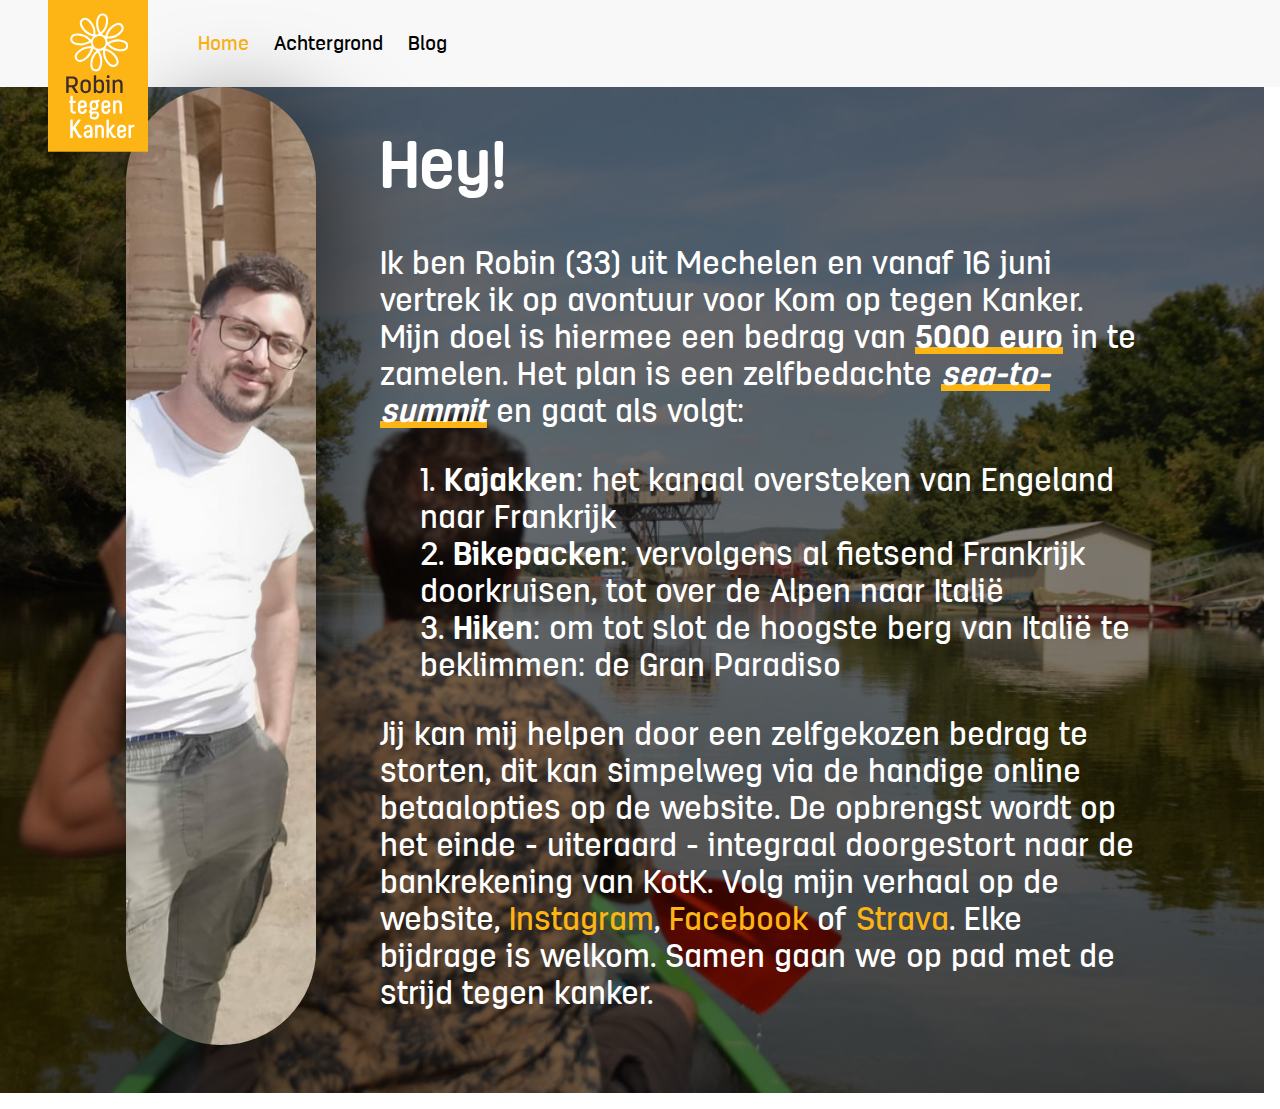
==== index.html @ c8c1a963 "Update index.html" ====
<!DOCTYPE html>
<head>
    <link rel="stylesheet" href="css/index.css" />
    <meta name="viewport" content="width=device-width, initial-scale=1.0">
    <meta charset="UTF-8">
    <title>Robin tegen Kanker</title>
</head>
<body>
  <nav>
      <img src="assets/robintegenkanker.svg" alt="logo" id="logo" />
    <ul>
      <li><a href="index.html" class="active">Home</a></li>
      <li><a href="achtergrond.html">Achtergrond</a></li>
      <li><a href="blog.html">Blog</a></li>
    </ul>
  </nav>
<main>
    <div class="steun-wrapper">
        <article class="home-introductie">
            <img src="assets/robin.jpg">
            <div>
                <h1>Hey!</h1>
                <p>Ik ben Robin (33) uit Mechelen en vanaf 16 juni vertrek ik op avontuur voor Kom op tegen Kanker. Mijn doel is hiermee een bedrag van <span class="underline-bold">5000 euro</span> in te zamelen.
                Het plan is een zelfbedachte <em>sea-to-summit</em> en gaat als volgt:</p>
                <ol>
                    <li><b>Kajakken</b>: het kanaal oversteken van Engeland naar Frankrijk</li>
                    <li><b>Bikepacken</b>: vervolgens al fietsend Frankrijk doorkruisen, tot over de Alpen naar Italië</li>
                    <li><b>Hiken</b>: om tot slot de hoogste berg van Italië te beklimmen: de Gran Paradiso</li>
                </ol>
                <p> Jij kan mij helpen door een zelfgekozen bedrag te storten, dit kan simpelweg via de handige online betaalopties op de website. De opbrengst wordt op het einde - uiteraard - integraal doorgestort naar de bankrekening van KotK.
                Volg mijn verhaal op de website, <a class="socials" href="http://www.instagram.com/robintegenkanker" target="_blank">Instagram</a>, <a class="socials" href="http://www.facebook.com/MegaRobin" target="_blank">Facebook</a> of <a class="socials" href="http://www.strava.com/athletes/robinvanrompaey" target="_blank">Strava</a>. Elke bijdrage is welkom. Samen gaan we op pad met de strijd tegen kanker.
                </p>
            </div>
        </article>
        <div class="steunactie-widget" data-url="https://steunactie.be/actie/robin-tegen-kanker/-31329?widget=medium"></div>
        <script src="https://steunactie.be/js/widget.js"></script>
    </div>
</main>
</body>
</html>
---- css/index.css ----
@font-face {
    font-family: "Antartida Bold";
    src: url("../assets/antartida-rounded-bold.woff") format("woff");
    font-weight: bold;
    font-style: bold;
}

@font-face {
    font-family: "Antartida Medium";
    src: url("../assets/antartida-rounded-medium.woff") format("woff");
    font-weight: normal;
    font-style: normal;
}

body {
    margin: 0;
    font-family: "Antartida Medium";
}

nav {
    padding: 1em 3em;
    margin-top: -16px;
    background-color: #f8f8f8;
}
nav ul {
    padding-top: 1em;
    margin-left: 100px;
    list-style: none;
}
ul li {
    font-size: 1.25rem;
    padding: 0 0.5em;
    display: inline;
}

ul li a:hover {
    color: #fcb514;
}

a.active {
    color: #fcb514;
}

em a {
    text-decoration: none;
    color: white;
}

em a:hover {
    background-color: #fcb514;
}

li a {
    transition: 0.2s;
    text-decoration: none;
    color: #000;
}

a.socials {
    color: white;
    text-decoration: none;
    color: #fcb514;
}

a.socials:hover {
    color: #000;
    background-color: #fcb514;
}

#logo {
    display: block;
    position: absolute;
}

.steunactie-widget {
    margin-top: 1.5em;
}
.steun-wrapper,
.achtergrond-main {
    background-color: rgba(0, 0, 0, 0.5);
    background-blend-mode: darken;
    background-size: cover;
    background-position: center;
    display: flex;
    flex-direction: column;
    justify-content: center;
    display: flex;
    justify-content: center;
    align-items: center;
    font-size: 2rem;
    font-family: "Antartida Bold";
    text-align: center;
}

.steun-wrapper {
    background-image: url("../assets/achtergrond1.jpeg");
    width: 100vw;
    flex-direction: column-reverse;
    min-height: calc(100vh - 87px);
}

.achtergrond-main {
    background-image: url("../assets/kilimanjaro.jpeg");
    min-height: calc(100vh - 87px);
    background-position: 80%;
}
article {
    color: white;
    font-size: 1.5rem;
    padding: 0 1em;
    text-align: left;
    font-family: "Antartida Medium";
}
.achtergrond-main article {
    padding: 1em;
}

ol {
    list-style-position: inside;
}

.underline-bold,
em {
    font-family: "Antartida Bold";
    background: linear-gradient(180deg, transparent 78%, #fcb514 60%);
}

b {
    font-family: "Antartida Bold";
}

.home-introductie {
    display: grid;
    align-items: start;
    grid-template-rows: 20% max-content;
    grid-template-areas:
        "afbeelding"
        "tekst";
}

.home-introductie div {
    grid-area: tekst;
}

.home-introductie img {
    border-radius: 100px;
    width: 100%;
    height: 100%;
    object-fit: cover;
    object-position: center 20%;
    grid-area: afbeelding;
    box-shadow: 20px 20px 90px 0 rgba(0, 0, 0, 0.5);
}

@media (min-width: 768px) {
    .home-introductie {
        display: grid;
        grid-template-areas: "afbeelding tekst";
        grid-template-columns: 1fr 4fr;
        grid-gap: 2em;
        grid-template-rows: 1fr;
    }

    .home-introductie img {
        height: 100%;
    }
    .steun-wrapper {
        width: calc(100vw - 16px);
        flex-direction: column;
    }
    article {
        width: 80%;
        font-size: 2rem;
    }
}
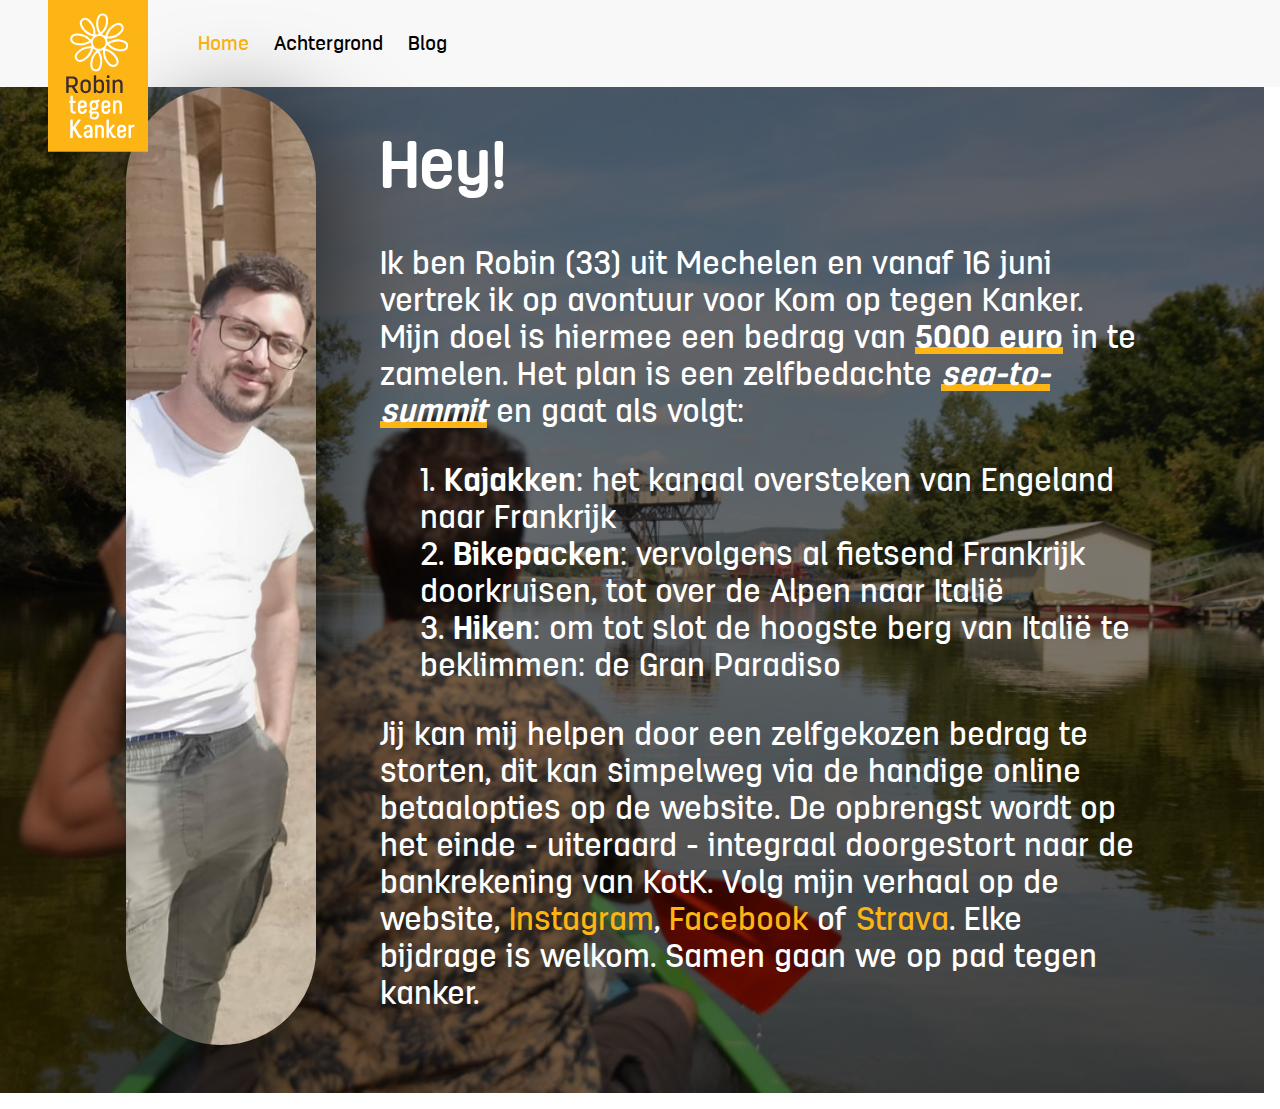
==== commit 7945dcd1: "Update index.html" ====
--- a/index.html
+++ b/index.html
@@ -28,7 +28,7 @@
                     <li><b>Hiken</b>: om tot slot de hoogste berg van Italië te beklimmen: de Gran Paradiso</li>
                 </ol>
                 <p> Jij kan mij helpen door een zelfgekozen bedrag te storten, dit kan simpelweg via de handige online betaalopties op de website. De opbrengst wordt op het einde - uiteraard - integraal doorgestort naar de bankrekening van KotK.
-                Volg mijn verhaal op de website, <a class="socials" href="http://www.instagram.com/robintegenkanker" target="_blank">Instagram</a>, <a class="socials" href="http://www.facebook.com/MegaRobin" target="_blank">Facebook</a> of <a class="socials" href="http://www.strava.com/athletes/robinvanrompaey" target="_blank">Strava</a>. Elke bijdrage is welkom. Samen gaan we op pad met de strijd tegen kanker.
+                Volg mijn verhaal op de website, <a class="socials" href="http://www.instagram.com/robintegenkanker" target="_blank">Instagram</a>, <a class="socials" href="http://www.facebook.com/MegaRobin" target="_blank">Facebook</a> of <a class="socials" href="http://www.strava.com/athletes/robinvanrompaey" target="_blank">Strava</a>. Elke bijdrage is welkom. Samen gaan we op pad tegen kanker.
                 </p>
             </div>
         </article>
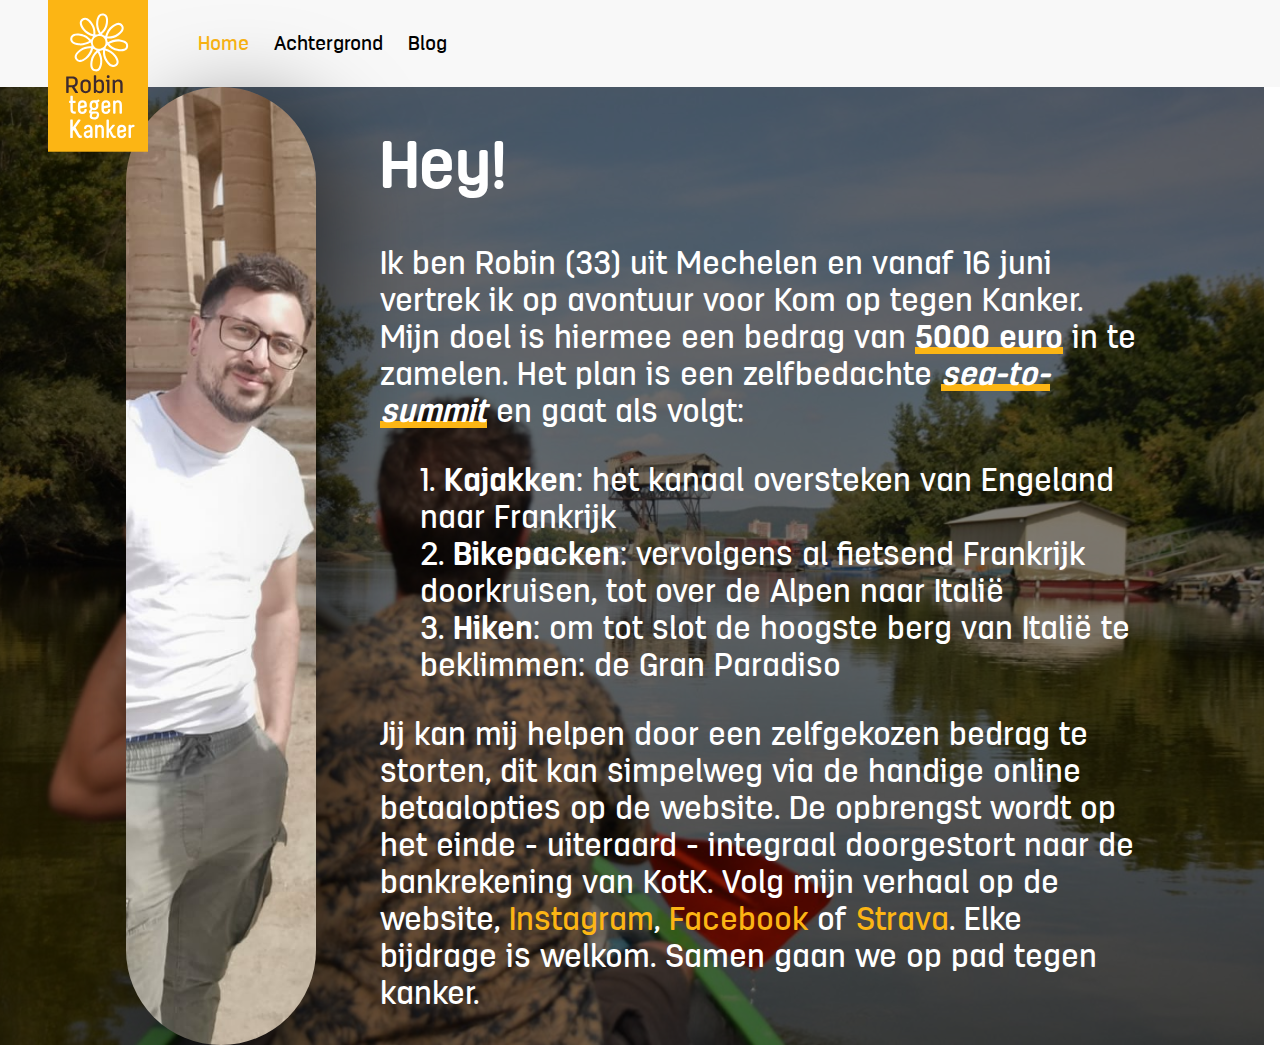
==== commit a6e12799: "Update index.html" ====
--- a/index.html
+++ b/index.html
@@ -18,6 +18,8 @@
     <div class="steun-wrapper">
         <article class="home-introductie">
             <img src="assets/robin.jpg">
+            <div class="steunactie-widget" data-url="https://steunactie.be/actie/robin-tegen-kanker/-31329?widget=medium"></div>
+            <script src="https://steunactie.be/js/widget.js"></script>
             <div>
                 <h1>Hey!</h1>
                 <p>Ik ben Robin (33) uit Mechelen en vanaf 16 juni vertrek ik op avontuur voor Kom op tegen Kanker. Mijn doel is hiermee een bedrag van <span class="underline-bold">5000 euro</span> in te zamelen.
@@ -32,8 +34,6 @@
                 </p>
             </div>
         </article>
-        <div class="steunactie-widget" data-url="https://steunactie.be/actie/robin-tegen-kanker/-31329?widget=medium"></div>
-        <script src="https://steunactie.be/js/widget.js"></script>
     </div>
 </main>
 </body>
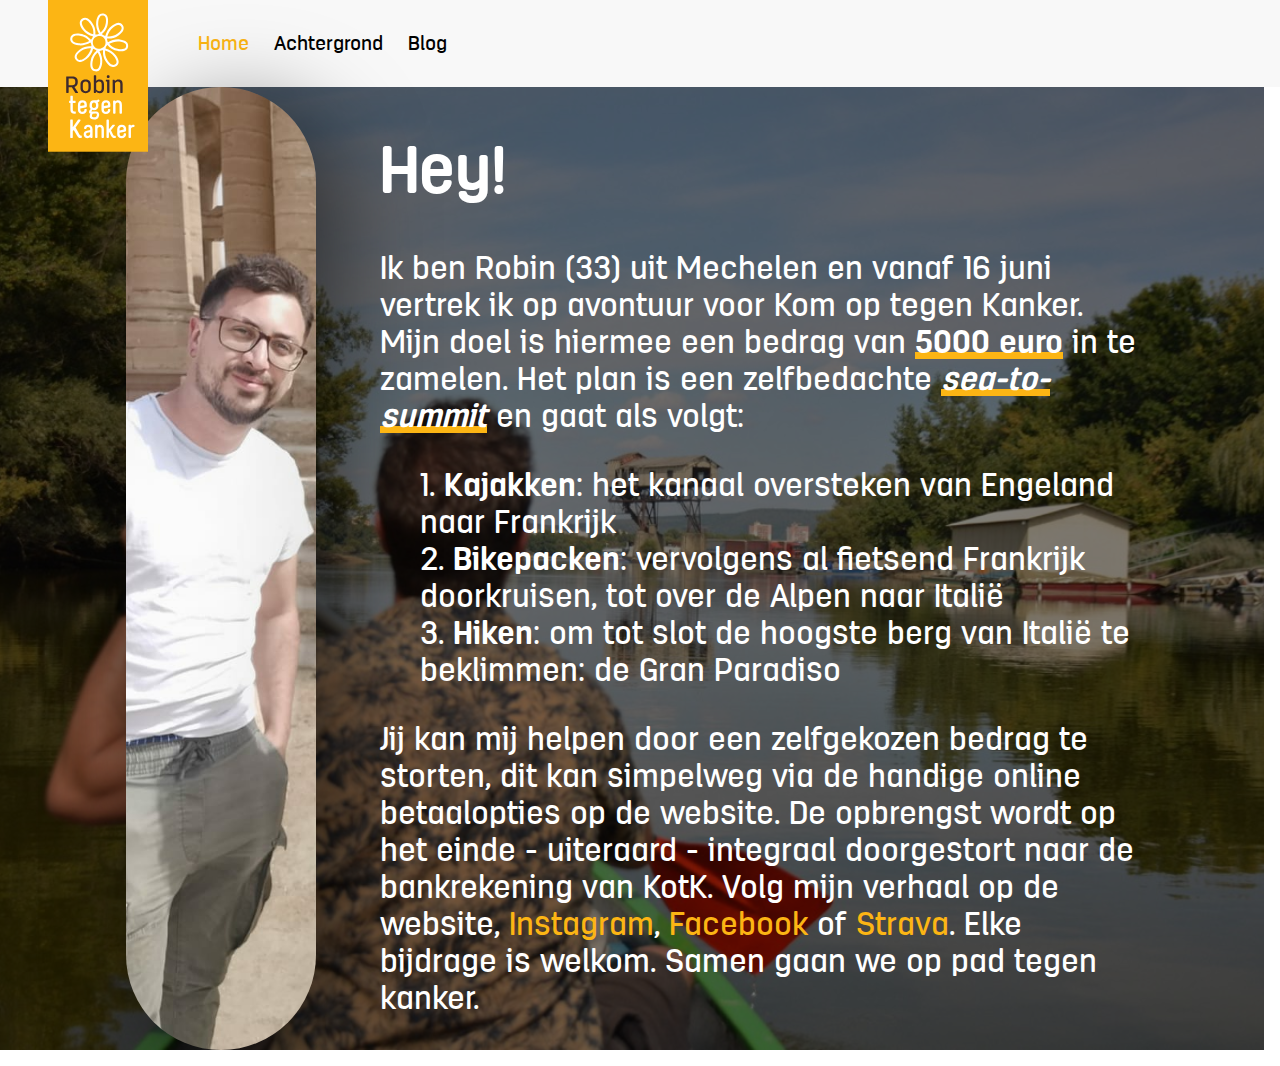
==== commit 5307a85d: "Update index.html" ====
--- a/index.html
+++ b/index.html
@@ -18,9 +18,11 @@
     <div class="steun-wrapper">
         <article class="home-introductie">
             <img src="assets/robin.jpg">
-            <div class="steunactie-widget" data-url="https://steunactie.be/actie/robin-tegen-kanker/-31329?widget=medium"></div>
-            <script src="https://steunactie.be/js/widget.js"></script>
             <div>
+
+        <div class="steunactie-widget" data-url="https://steunactie.be/actie/robin-tegen-kanker/-31329?widget=medium"></div>
+        <script src="https://steunactie.be/js/widget.js"></script>
+                
                 <h1>Hey!</h1>
                 <p>Ik ben Robin (33) uit Mechelen en vanaf 16 juni vertrek ik op avontuur voor Kom op tegen Kanker. Mijn doel is hiermee een bedrag van <span class="underline-bold">5000 euro</span> in te zamelen.
                 Het plan is een zelfbedachte <em>sea-to-summit</em> en gaat als volgt:</p>
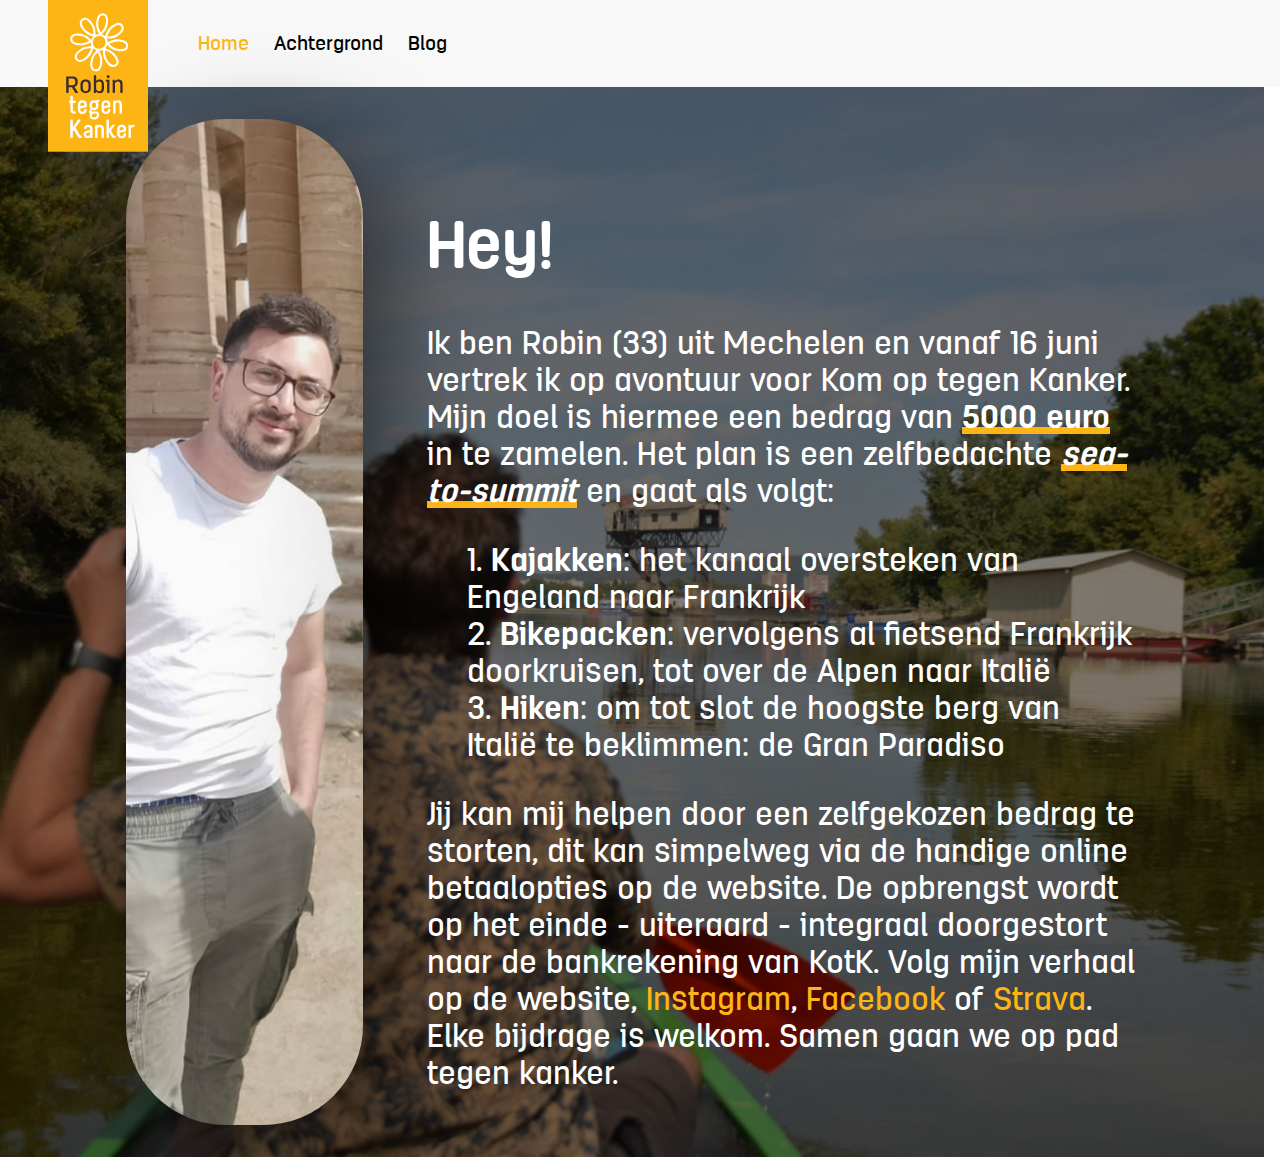
==== commit 86eaa0dc: "Fix marges" ====
--- a/index.html
+++ b/index.html
@@ -17,12 +17,10 @@
 <main>
     <div class="steun-wrapper">
         <article class="home-introductie">
+            <div class="steunactie-widget" data-url="https://steunactie.be/actie/robin-tegen-kanker/-31329?widget=medium"></div>
+            <script src="https://steunactie.be/js/widget.js"></script>
             <img src="assets/robin.jpg">
-            <div>
-
-        <div class="steunactie-widget" data-url="https://steunactie.be/actie/robin-tegen-kanker/-31329?widget=medium"></div>
-        <script src="https://steunactie.be/js/widget.js"></script>
-                
+            <div class="tekst">
                 <h1>Hey!</h1>
                 <p>Ik ben Robin (33) uit Mechelen en vanaf 16 juni vertrek ik op avontuur voor Kom op tegen Kanker. Mijn doel is hiermee een bedrag van <span class="underline-bold">5000 euro</span> in te zamelen.
                 Het plan is een zelfbedachte <em>sea-to-summit</em> en gaat als volgt:</p>
--- a/css/index.css
+++ b/css/index.css
@@ -73,6 +73,8 @@
 }
 
 .steunactie-widget {
+    justify-self: center;
+    grid-area: steunactie;
     margin-top: 1.5em;
 }
 .steun-wrapper,
@@ -95,7 +97,7 @@
 .steun-wrapper {
     background-image: url("../assets/achtergrond1.jpeg");
     width: 100vw;
-    flex-direction: column-reverse;
+    flex-direction: column;
     min-height: calc(100vh - 87px);
 }
 
@@ -131,14 +133,16 @@
 
 .home-introductie {
     display: grid;
+    grid-row-gap: 1em;
     align-items: start;
-    grid-template-rows: 20% max-content;
+    grid-template-rows: max-content 20% max-content;
     grid-template-areas:
+        "steunactie"
         "afbeelding"
         "tekst";
 }
 
-.home-introductie div {
+.home-introductie.tekst {
     grid-area: tekst;
 }
 
@@ -154,10 +158,13 @@
 
 @media (min-width: 768px) {
     .home-introductie {
+        margin: 1em;
         display: grid;
-        grid-template-areas: "afbeelding tekst";
-        grid-template-columns: 1fr 4fr;
-        grid-gap: 2em;
+        grid-template-areas:
+            "afbeelding steunactie"
+            "afbeelding tekst";
+        grid-template-columns: 1fr 3fr;
+        grid-gap: 0 2em;
         grid-template-rows: 1fr;
     }
 
@@ -166,7 +173,6 @@
     }
     .steun-wrapper {
         width: calc(100vw - 16px);
-        flex-direction: column;
     }
     article {
         width: 80%;
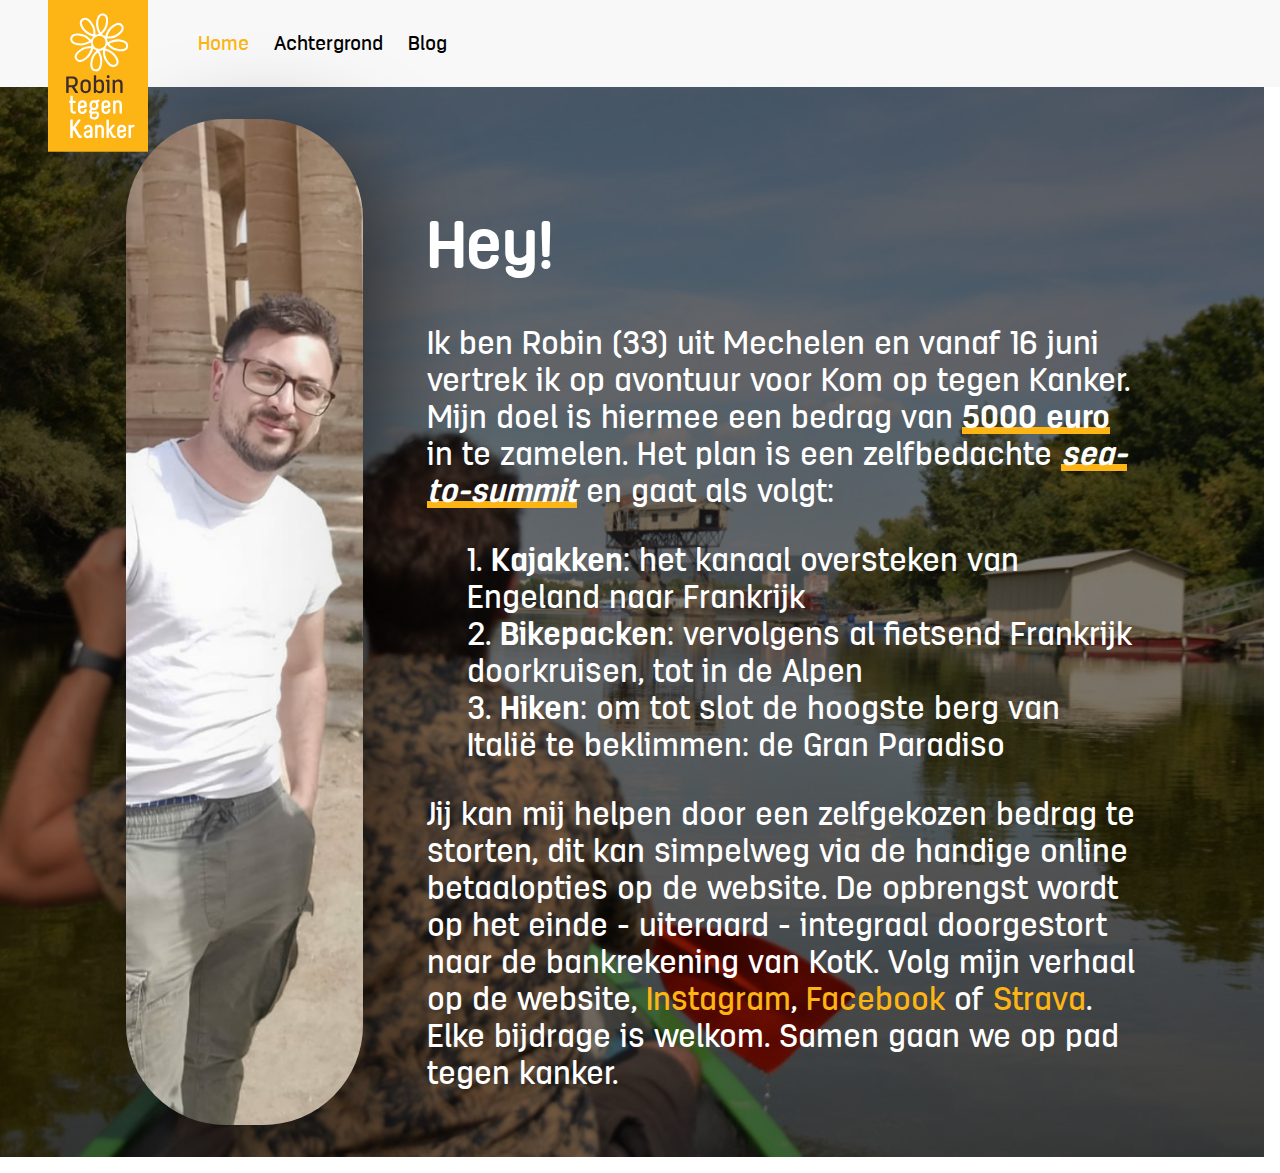
==== commit d881021a: "Update index.html" ====
--- a/index.html
+++ b/index.html
@@ -26,7 +26,7 @@
                 Het plan is een zelfbedachte <em>sea-to-summit</em> en gaat als volgt:</p>
                 <ol>
                     <li><b>Kajakken</b>: het kanaal oversteken van Engeland naar Frankrijk</li>
-                    <li><b>Bikepacken</b>: vervolgens al fietsend Frankrijk doorkruisen, tot over de Alpen naar Italië</li>
+                    <li><b>Bikepacken</b>: vervolgens al fietsend Frankrijk doorkruisen, tot in de Alpen</li>
                     <li><b>Hiken</b>: om tot slot de hoogste berg van Italië te beklimmen: de Gran Paradiso</li>
                 </ol>
                 <p> Jij kan mij helpen door een zelfgekozen bedrag te storten, dit kan simpelweg via de handige online betaalopties op de website. De opbrengst wordt op het einde - uiteraard - integraal doorgestort naar de bankrekening van KotK.
--- a/css/index.css
+++ b/css/index.css
@@ -70,6 +70,7 @@
 #logo {
     display: block;
     position: absolute;
+    z-index: 1;
 }
 
 .steunactie-widget {
@@ -155,6 +156,26 @@
     grid-area: afbeelding;
     box-shadow: 20px 20px 90px 0 rgba(0, 0, 0, 0.5);
 }
+.blog-main {
+    background-image: url("../assets/blog_achtergrond.jpeg");
+    background-color: rgba(0, 0, 0, 0.5);
+    background-blend-mode: darken;
+    background-size: cover;
+    background-position: center;
+    height: 100vh;
+    position: fixed;
+    width: 100vw;
+    z-index: 0;
+    overflow: scroll;
+}
+.blog-wrapper {
+    display: grid;
+    justify-items: center;
+    grid-template-columns: 1fr;
+    grid-gap: 1em;
+    padding: 2em 1em 5em;
+    height: max-content;
+}
 
 @media (min-width: 768px) {
     .home-introductie {
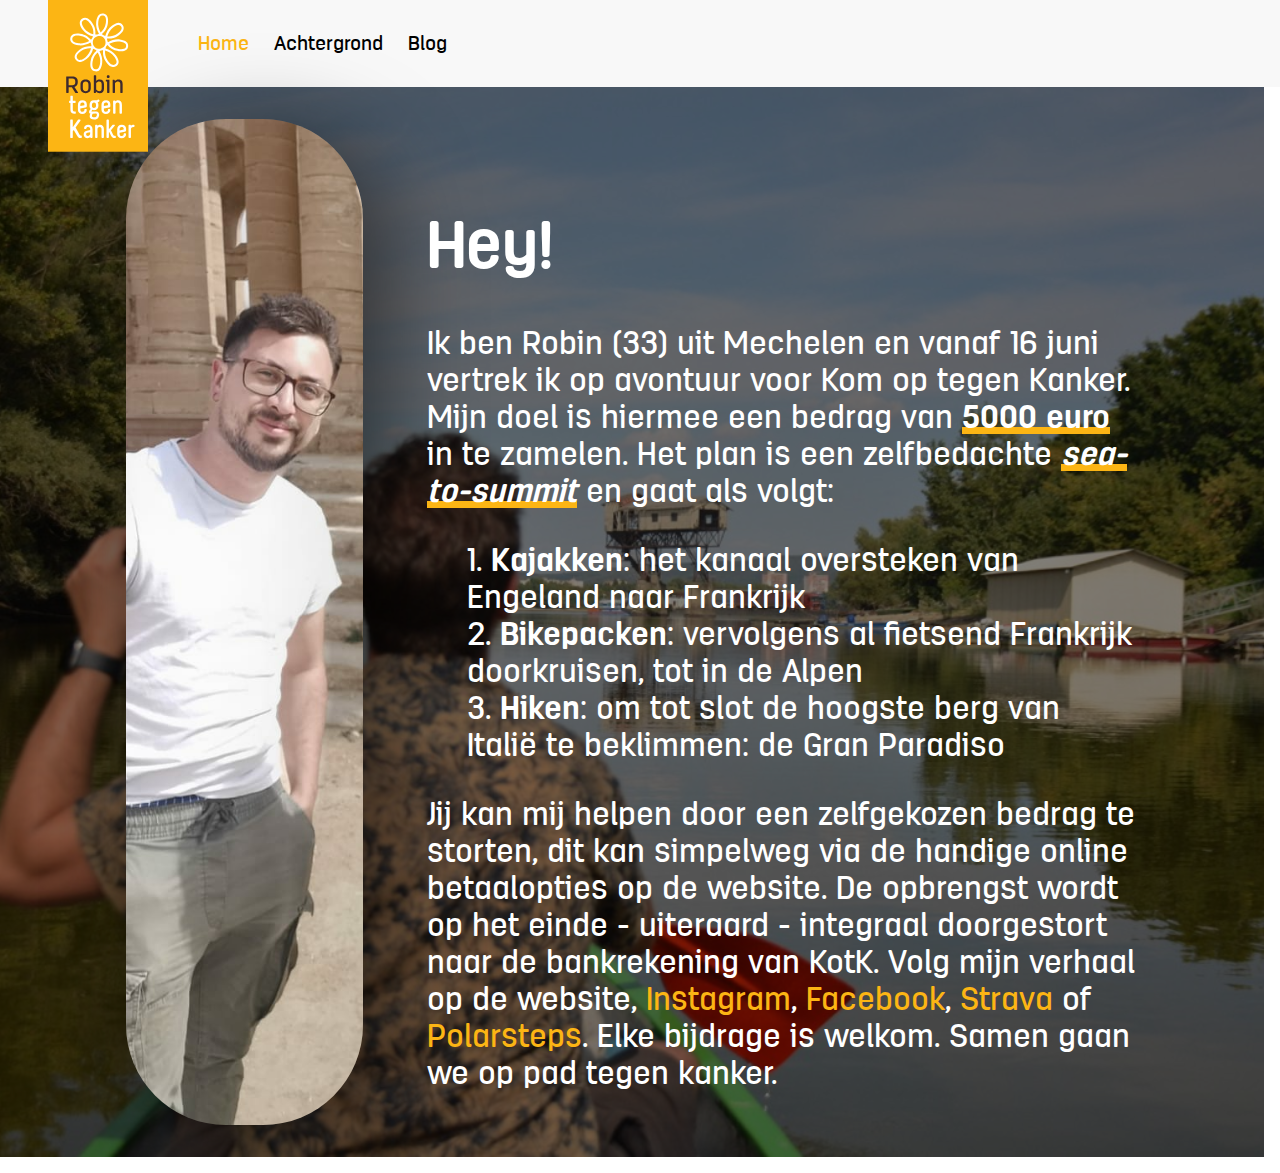
==== commit 2f34fef1: "Update index.html" ====
--- a/index.html
+++ b/index.html
@@ -30,7 +30,7 @@
                     <li><b>Hiken</b>: om tot slot de hoogste berg van Italië te beklimmen: de Gran Paradiso</li>
                 </ol>
                 <p> Jij kan mij helpen door een zelfgekozen bedrag te storten, dit kan simpelweg via de handige online betaalopties op de website. De opbrengst wordt op het einde - uiteraard - integraal doorgestort naar de bankrekening van KotK.
-                Volg mijn verhaal op de website, <a class="socials" href="http://www.instagram.com/robintegenkanker" target="_blank">Instagram</a>, <a class="socials" href="http://www.facebook.com/MegaRobin" target="_blank">Facebook</a> of <a class="socials" href="http://www.strava.com/athletes/robinvanrompaey" target="_blank">Strava</a>. Elke bijdrage is welkom. Samen gaan we op pad tegen kanker.
+                Volg mijn verhaal op de website, <a class="socials" href="http://www.instagram.com/robintegenkanker" target="_blank">Instagram</a>, <a class="socials" href="http://www.facebook.com/MegaRobin" target="_blank">Facebook</a>, <a class="socials" href="http://www.strava.com/athletes/robinvanrompaey" target="_blank">Strava</a> of <a class="socials" href="https://www.polarsteps.com/RobinVanRompaey/11943558-robin-tegen-kanker-2024" target="_blank">Polarsteps</a>. Elke bijdrage is welkom. Samen gaan we op pad tegen kanker.
                 </p>
             </div>
         </article>
